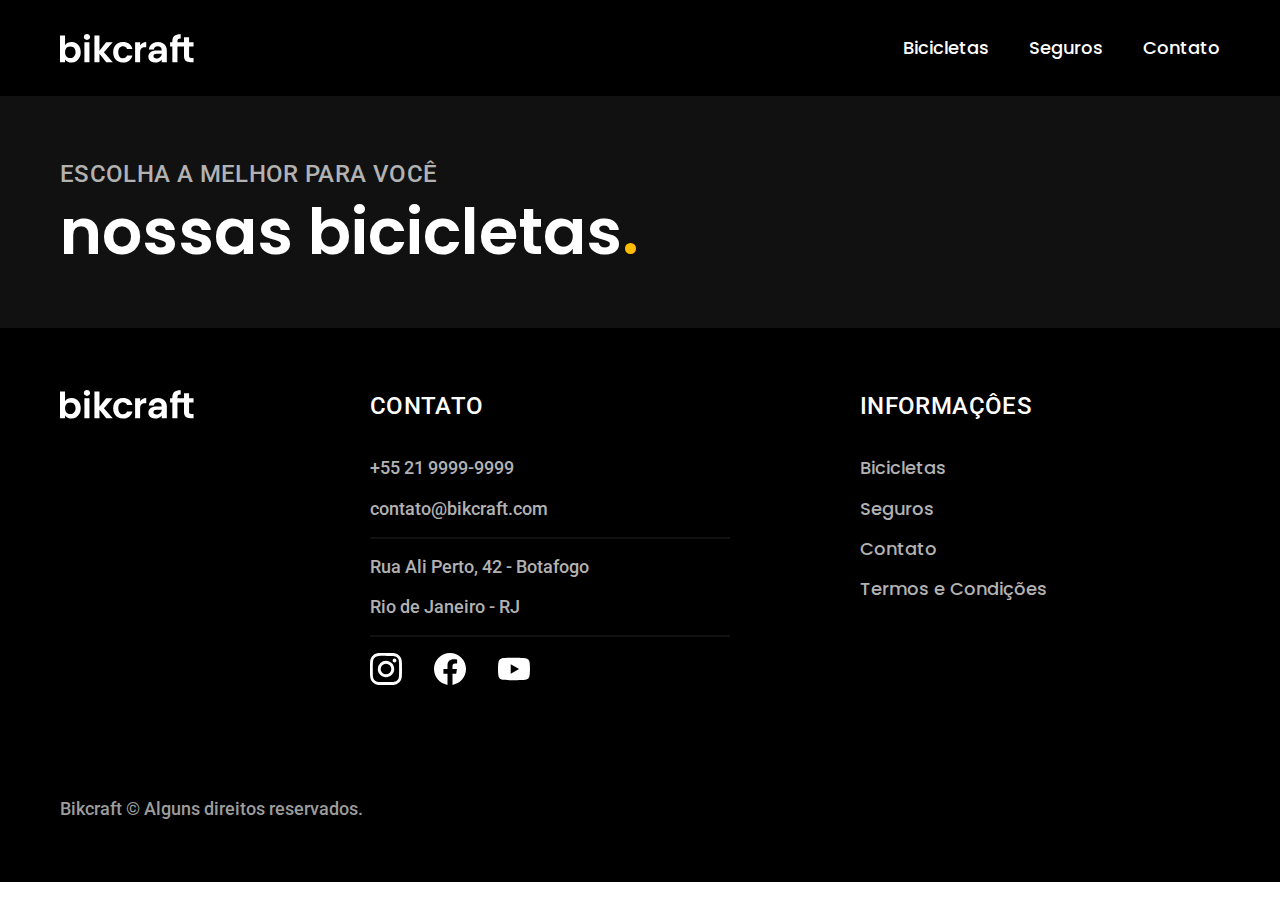
==== bicicletas.html @ f6368ed5 "atualizando 16-12-2022" ====
<!DOCTYPE html>
<html lang="pt-br">
<head>
  <meta charset="UTF-8">
  <meta name="viewport" content="width=device-width, initial-scale=1.0">
  <meta name="description" content="Bicicletas elétricas de alta precisão e qualidade,  feitas sob medida para o cliente. Explore o mundo na sua velocidade com a Bikcraft.">
  <title>Bicicletas | Bikcraft</title>  
  <link rel="stylesheet" href="./css/style.css">
  <link rel="preconnect" href="https://fonts.googleapis.com"><link rel="preconnect" href="https://fonts.gstatic.com" crossorigin><link href="https://fonts.googleapis.com/css2?family=Merriweather:ital,wght@1,900&family=Poppins:wght@400;600&family=Roboto:wght@400;500&display=swap" rel="stylesheet">
</head>
<body id="bicicletas">
    <header class="header-bg">
      <div class="header container">
        <a href="./"><img src="./img/bikcraft.svg" alt="bikcraft"></a>

        <nav aria-label="primaria" ></nav>
        <ul class="header-menu font-1-m cor-0">
          <li><a href="./bicicletas">Bicicletas</a></li>
          <li><a href="./seguros">Seguros</a></li>
          <li><a href="./contato">Contato</a></li>
        </ul>
      </div>
    </header>

    <main>
      <div class="titulo-bg">
        <div class="titulo container">
          <p class="font-2-l-b cor-5">ESCOLHA A MELHOR PARA VOCÊ</p>
          <h1 class="font-1-xxl cor-0">nossas bicicletas<span class="cor-p1">.</span></h1>
        </div>
      </div>

    </main>

    <footer class="footer-bg">
        <div class="footer container">
          <img src="./img/bikcraft.svg" alt="Bikcraft">
          <div class="footer-contato">
            <h3 class="font-2-l-b cor-0">Contato</h3>
            <ul class="font-2-m cor-5">
              <li><a href="tel:+5521999999999">+55 21 9999-9999</a></li>
              <li><a href="mailto:contato@bikcraft.com">contato@bikcraft.com</a></li>
              <li>Rua Ali Perto, 42 - Botafogo</li>
              <li>Rio de Janeiro - RJ</li>
            </ul>
            <div class="footer-redes">
              <a href="./">
                <img src="./img/redes/instagram.svg" alt="Instagram">
              </a>
              <a href="./">
                <img src="./img/redes/facebook.svg" alt="Facebook">
              </a>
              <a href="./">
                <img src="./img/redes/youtube.svg" alt="Youtube">
              </a>
            </div>
          </div>
          <div class="footer-informacoes">
            <h3 class="font-2-l-b cor-0">Informaçôes</h3>
            <nav>
              <ul class="font-1-m cor-5">
                <li><a href="./bicicletas">Bicicletas</a></li>
                <li><a href="./seguros">Seguros</a></li>
                <li><a href="./contato">Contato</a></li>
                <li><a href="./termos">Termos e Condições</a></li>
              </ul>
            </nav>
          </div>
          <p class="footer-copy font-2-m cor-6">Bikcraft © Alguns direitos reservados.</p>
        </div>
    </footer>
</body>
</html>
---- css/style.css ----
@import "./global/global.css";
@import "./utilidades/tipografia.css";
@import "./utilidades/cores.css";

@import "./global/header.css";
@import "./global/footer.css";

/* utilidades */
@import "./utilidades/componentes.css";

/* home */
@import "./home/introducao.css";
@import "./home/tecnologia.css";
@import "./home/parceiros.css";
@import "./home/depoimento.css";

/* bicicletas */
@import "./bicicletas/bicicletas-lista.css";

/* Seguros */
@import "./seguros/seguros.css";

/* termos */
@import "./termos/termos.css";
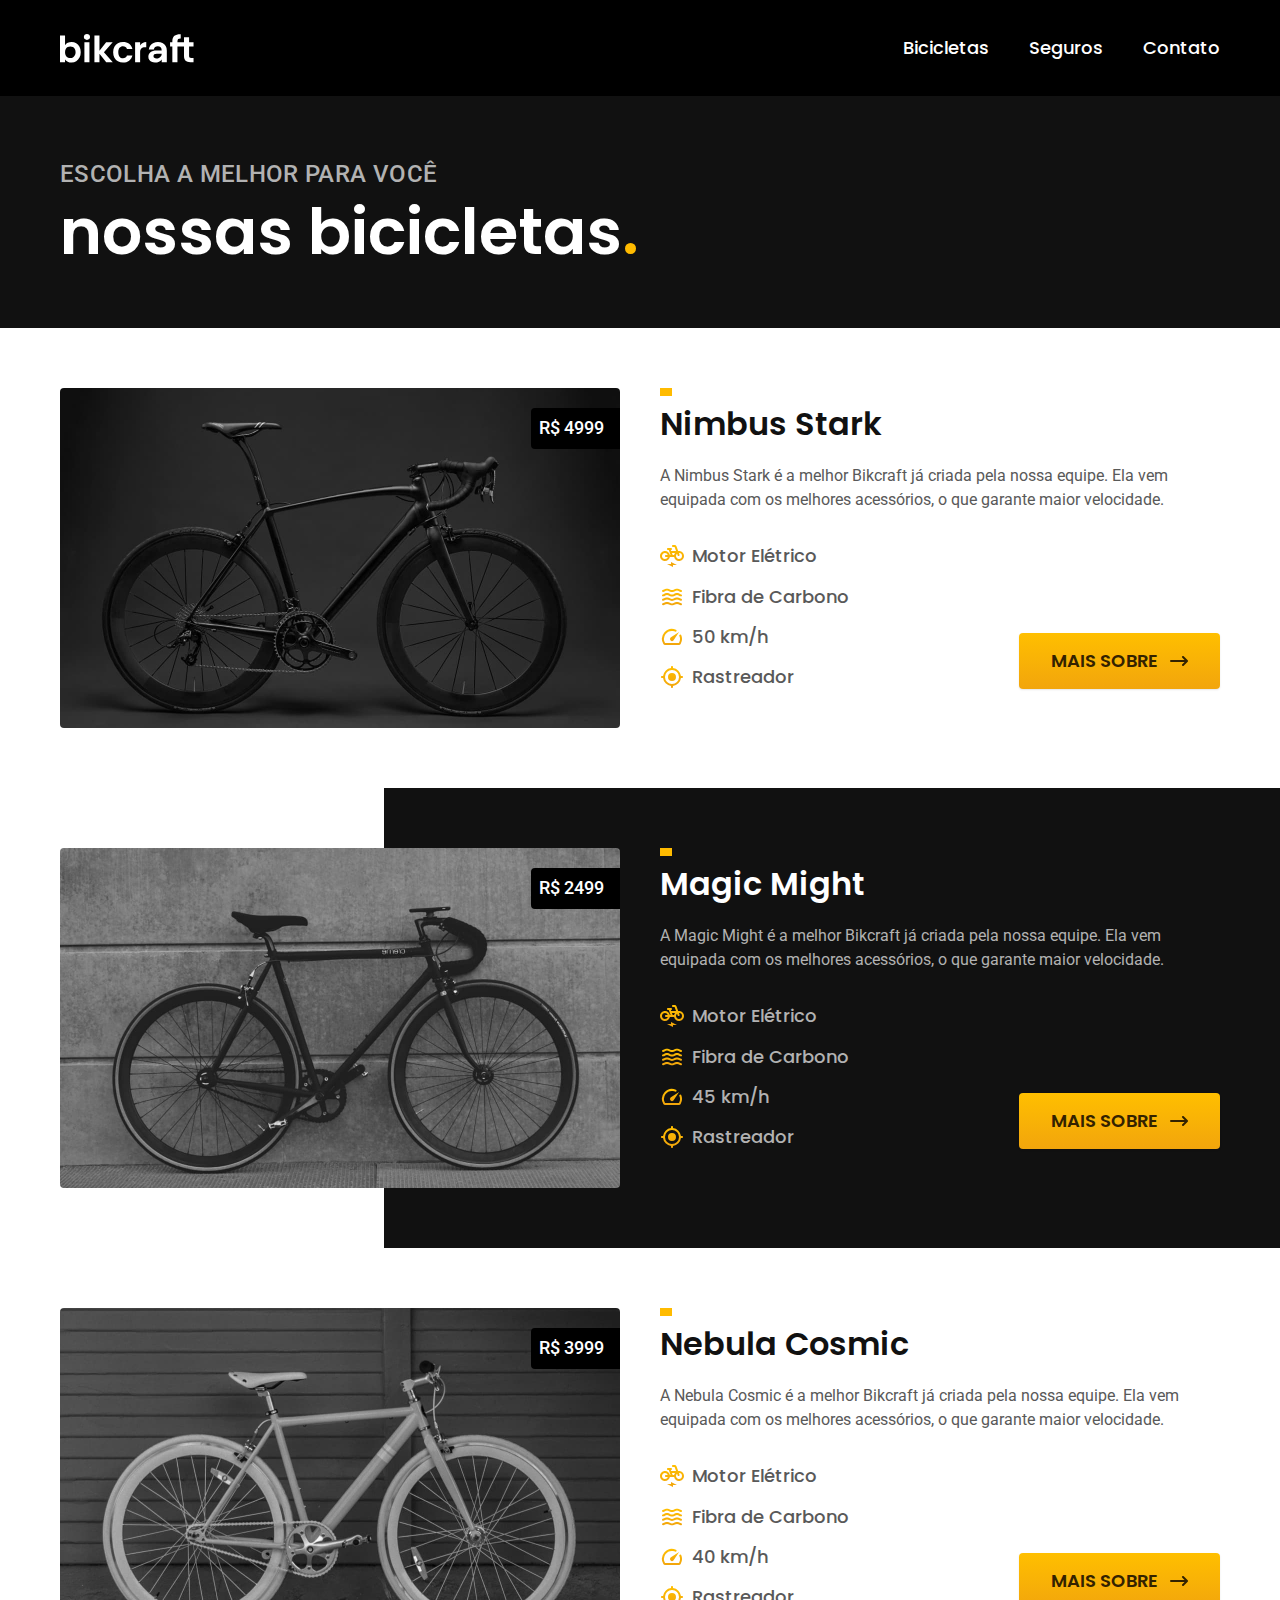
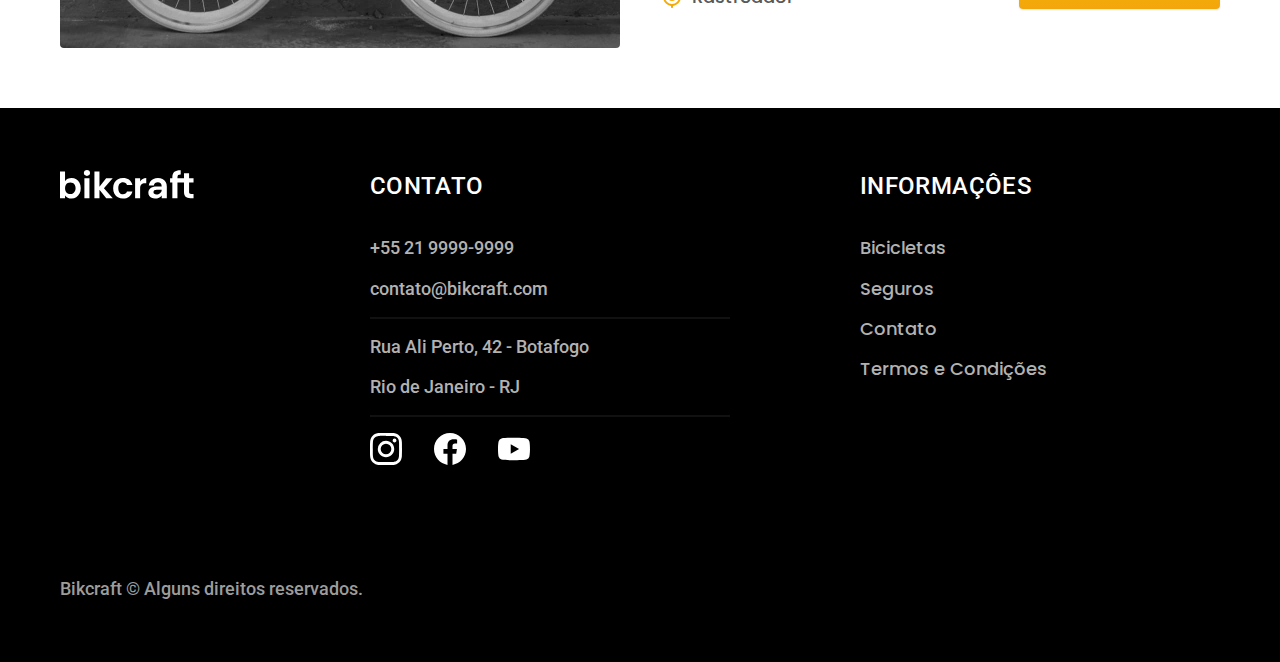
==== commit 6f437041: "pagina bicicletas" ====
--- a/bicicletas.html
+++ b/bicicletas.html
@@ -30,6 +30,61 @@
         </div>
       </div>
 
+        <div class="bicicletas container">
+          <div class="bicicletas-imagem">
+            <img src="./img/bicicletas/nimbus.jpg" alt="bicicleta preta">
+            <span class="font-2-m cor-0">R$ 4999</span>
+          </div>
+          <div class="bicicletas-conteudo">
+            <h2 class="font-1-xl">Nimbus Stark</h2>
+            <p class="font-2-s cor-8">A Nimbus Stark é a melhor Bikcraft já criada pela nossa equipe. Ela vem equipada com os melhores acessórios, o que garante maior velocidade.</p>
+            <ul class="font-1-m cor-8">
+              <li><img src="./img/icones/eletrica.svg" alt=""> Motor Elétrico</li>
+              <li><img src="./img/icones/carbono.svg" alt=""> Fibra de Carbono</li>
+              <li><img src="./img/icones/velocidade.svg" alt=""> 50 km/h</li>
+              <li><img src="./img/icones/rastreador.svg" alt=""> Rastreador</li>
+            </ul>
+            <a class="botao seta" href="./bicicletas/nimbus.html">Mais Sobre</a>
+          </div>
+        </div>
+
+      <div class="bicicletas-bg">
+        <div class="bicicletas container">
+          <div class="bicicletas-imagem">
+            <img src="./img/bicicletas/magic.jpg" alt="bicicleta preta">
+            <span class="font-2-m cor-0">R$ 2499</span>
+          </div>
+          <div class="bicicletas-conteudo">
+            <h2 class="font-1-xl cor-0">Magic Might</h2>
+            <p class="font-2-s cor-5">A Magic Might é a melhor Bikcraft já criada pela nossa equipe. Ela vem equipada com os melhores acessórios, o que garante maior velocidade.</p>
+            <ul class="font-1-m cor-5">
+              <li><img src="./img/icones/eletrica.svg" alt=""> Motor Elétrico</li>
+              <li><img src="./img/icones/carbono.svg" alt=""> Fibra de Carbono</li>
+              <li><img src="./img/icones/velocidade.svg" alt=""> 45 km/h</li>
+              <li><img src="./img/icones/rastreador.svg" alt=""> Rastreador</li>
+            </ul>
+            <a class="botao seta" href="./bicicletas/magic.html">Mais Sobre</a>
+          </div>
+        </div>
+      </div>
+
+        <div class="bicicletas container">
+          <div class="bicicletas-imagem">
+            <img src="./img/bicicletas/nebula.jpg" alt="bicicleta preta">
+            <span class="font-2-m cor-0">R$ 3999</span>
+          </div>
+          <div class="bicicletas-conteudo">
+            <h2 class="font-1-xl">Nebula Cosmic</h2>
+            <p class="font-2-s cor-8">A Nebula Cosmic é a melhor Bikcraft já criada pela nossa equipe. Ela vem equipada com os melhores acessórios, o que garante maior velocidade.</p>
+            <ul class="font-1-m cor-8">
+              <li><img src="./img/icones/eletrica.svg" alt=""> Motor Elétrico</li>
+              <li><img src="./img/icones/carbono.svg" alt=""> Fibra de Carbono</li>
+              <li><img src="./img/icones/velocidade.svg" alt=""> 40 km/h</li>
+              <li><img src="./img/icones/rastreador.svg" alt=""> Rastreador</li>
+            </ul>
+            <a class="botao seta" href="./bicicletas/nebula.html">Mais Sobre</a>
+          </div>
+        </div>
     </main>
 
     <footer class="footer-bg">
--- a/css/style.css
+++ b/css/style.css
@@ -16,6 +16,7 @@
 
 /* bicicletas */
 @import "./bicicletas/bicicletas-lista.css";
+@import "./bicicletas/bicicletas.css";
 
 /* Seguros */
 @import "./seguros/seguros.css";
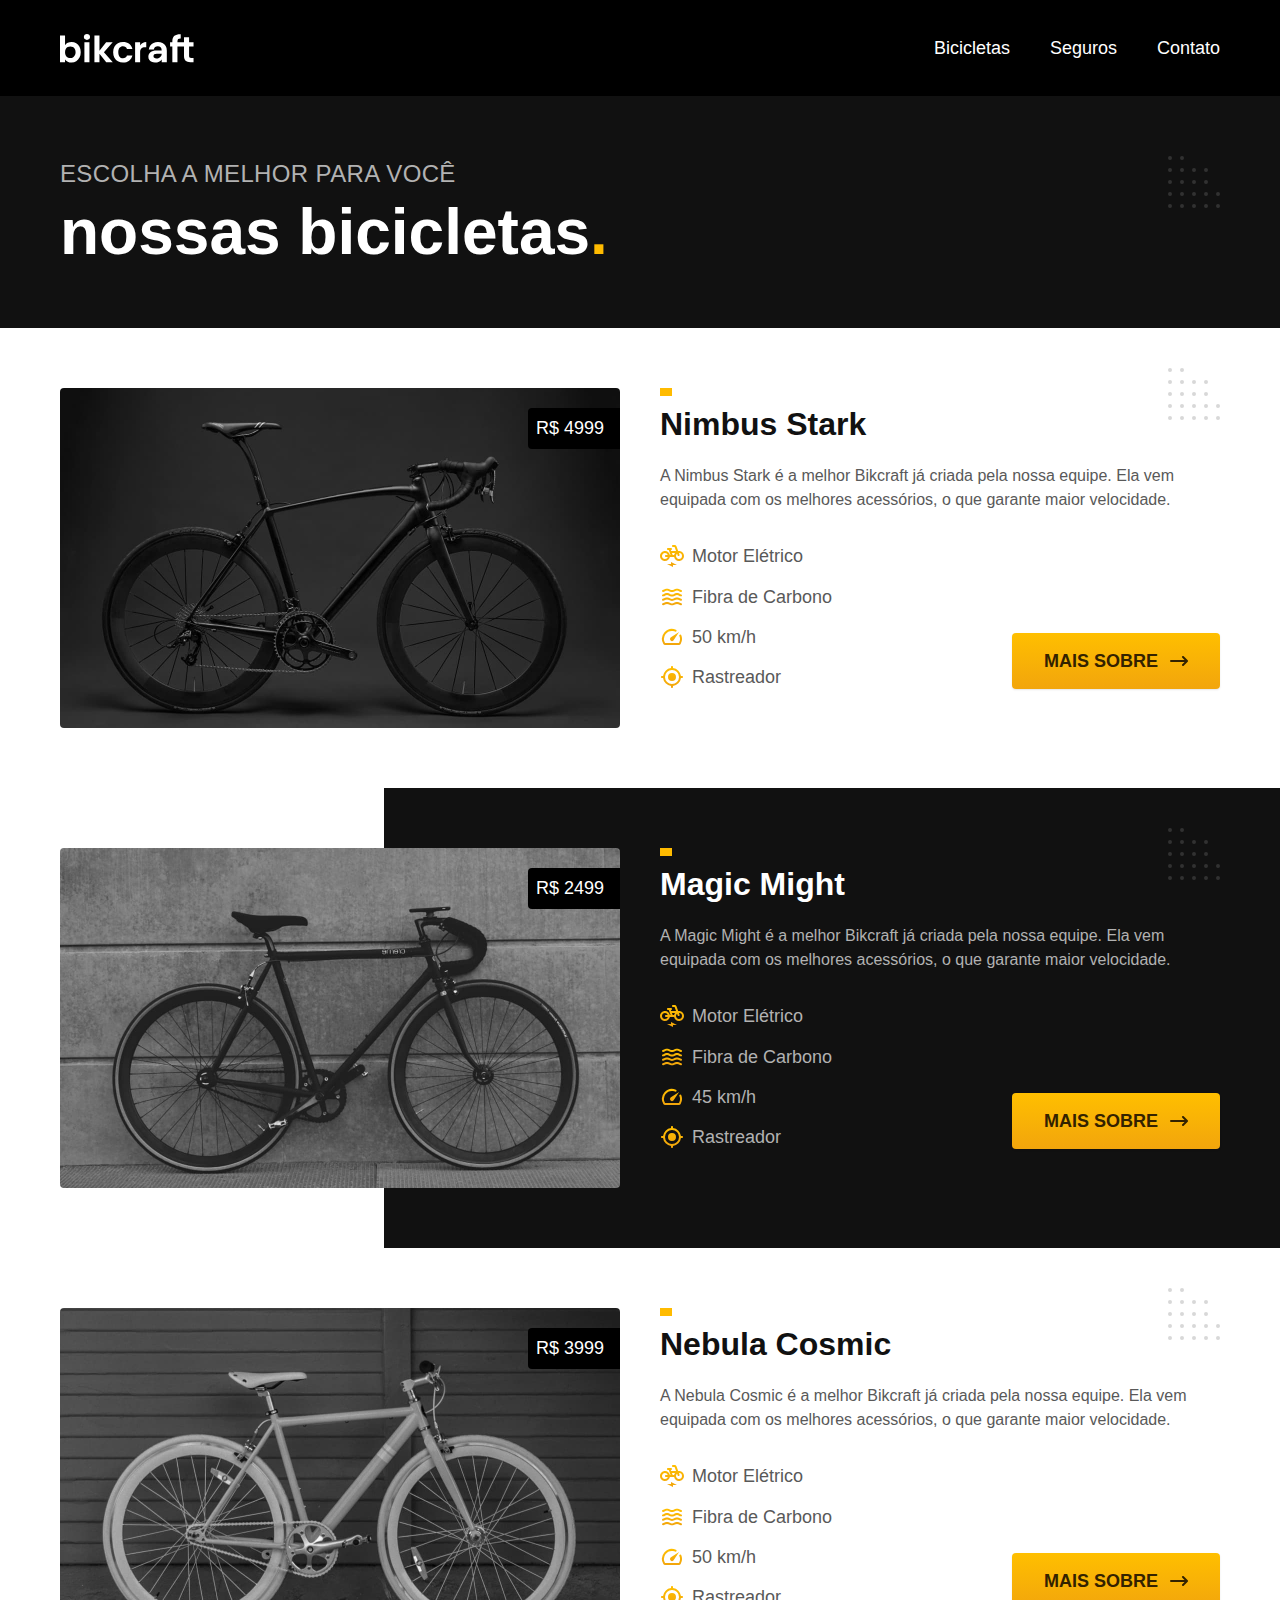
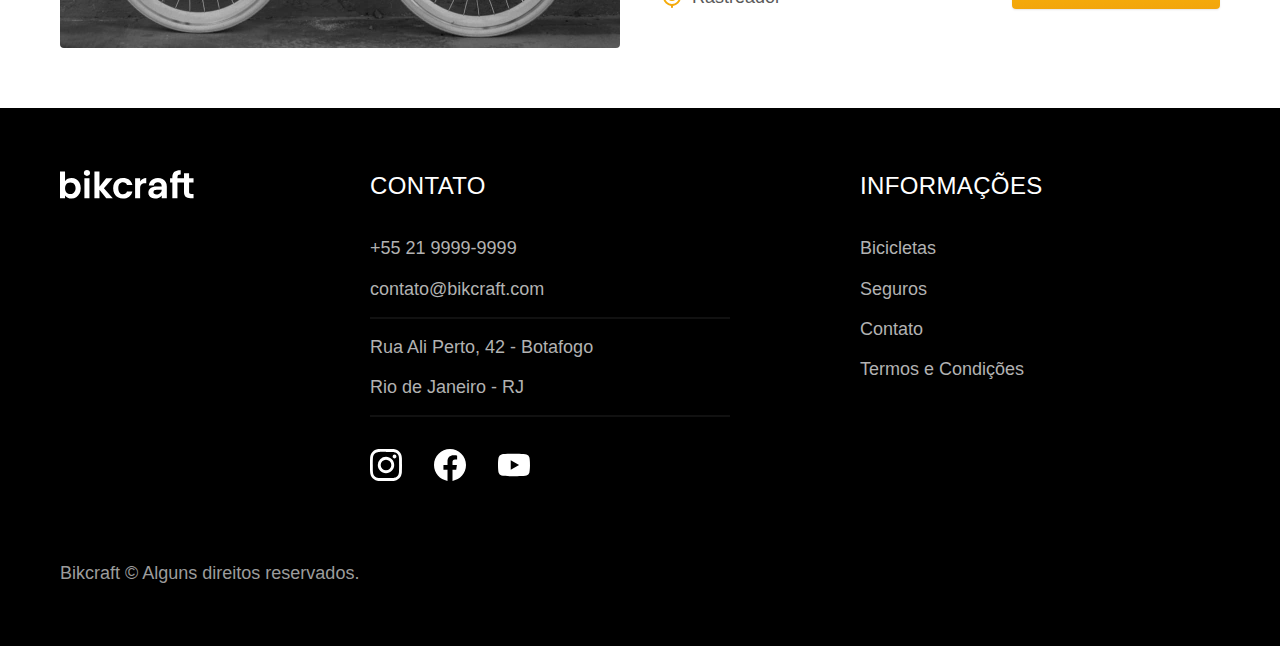
==== commit d660585d: "att" ====
--- a/bicicletas.html
+++ b/bicicletas.html
@@ -1,128 +1,173 @@
 <!DOCTYPE html>
 <html lang="pt-br">
+
 <head>
   <meta charset="UTF-8">
   <meta name="viewport" content="width=device-width, initial-scale=1.0">
-  <meta name="description" content="Bicicletas elétricas de alta precisão e qualidade,  feitas sob medida para o cliente. Explore o mundo na sua velocidade com a Bikcraft.">
-  <title>Bicicletas | Bikcraft</title>  
+
+  <title>Bicicletas | Bikcraft</title>
+  <meta name="description" content="Bicicletas">
+
+  <link rel="preload" href="./css/style.css" as="style">
   <link rel="stylesheet" href="./css/style.css">
-  <link rel="preconnect" href="https://fonts.googleapis.com"><link rel="preconnect" href="https://fonts.gstatic.com" crossorigin><link href="https://fonts.googleapis.com/css2?family=Merriweather:ital,wght@1,900&family=Poppins:wght@400;600&family=Roboto:wght@400;500&display=swap" rel="stylesheet">
 </head>
+
 <body id="bicicletas">
-    <header class="header-bg">
-      <div class="header container">
-        <a href="./"><img src="./img/bikcraft.svg" alt="bikcraft"></a>
+  <header class="header-bg">
+    <div class="header container">
+      <a href="./">
+        <img src="./img/bikcraft.svg" alt="Bikcraft">
+      </a>
 
-        <nav aria-label="primaria" ></nav>
+      <nav aria-label="primaria">
         <ul class="header-menu font-1-m cor-0">
-          <li><a href="./bicicletas">Bicicletas</a></li>
-          <li><a href="./seguros">Seguros</a></li>
-          <li><a href="./contato">Contato</a></li>
+          <li><a href="./bicicletas.html">Bicicletas</a></li>
+          <li><a href="./seguros.html">Seguros</a></li>
+          <li><a href="./contato.html">Contato</a></li>
         </ul>
+      </nav>
+    </div>
+  </header>
+
+  <main>
+    <div class="titulo-bg">
+      <div class="titulo container">
+        <p class="font-2-l-b cor-5">Escolha a melhor para você</p>
+        <h1 class="font-1-xxl cor-0">nossas bicicletas<span class="cor-p1">.</span></h1>
       </div>
-    </header>
+    </div>
 
-    <main>
-      <div class="titulo-bg">
-        <div class="titulo container">
-          <p class="font-2-l-b cor-5">ESCOLHA A MELHOR PARA VOCÊ</p>
-          <h1 class="font-1-xxl cor-0">nossas bicicletas<span class="cor-p1">.</span></h1>
+    <div class="bicicletas container">
+      <div class="bicicletas-imagem">
+        <img src="./img/bicicletas/nimbus.jpg" alt="Bicicleta preta">
+        <span class="font-2-m cor-0">R$ 4999</span>
+      </div>
+      <div class="bicicletas-conteudo">
+        <h2 class="font-1-xl">Nimbus Stark</h2>
+        <p class="font-2-s cor-8">A Nimbus Stark é a melhor Bikcraft já criada pela nossa equipe. Ela vem equipada com os melhores acessórios, o que garante maior velocidade.</p>
+        <ul class="font-1-m cor-8">
+          <li>
+            <img src="./img/icones/eletrica.svg" alt="">
+            Motor Elétrico
+          </li>
+          <li>
+            <img src="./img/icones/carbono.svg" alt="">
+            Fibra de Carbono
+          </li>
+          <li>
+            <img src="./img/icones/velocidade.svg" alt="">
+            50 km/h
+          </li>
+          <li>
+            <img src="./img/icones/rastreador.svg" alt="">
+            Rastreador
+          </li>
+        </ul>
+        <a class="botao seta" href="./bicicletas/nimbus.html">Mais Sobre</a>
+      </div>
+    </div>
+
+    <div class="bicicletas-bg">
+      <div class="bicicletas container">
+        <div class="bicicletas-imagem">
+          <img src="./img/bicicletas/magic.jpg" alt="Bicicleta preta">
+          <span class="font-2-m cor-0">R$ 2499</span>
+        </div>
+        <div class="bicicletas-conteudo">
+          <h2 class="font-1-xl cor-0">Magic Might</h2>
+          <p class="font-2-s cor-5">A Magic Might é a melhor Bikcraft já criada pela nossa equipe. Ela vem equipada com os melhores acessórios, o que garante maior velocidade.</p>
+          <ul class="font-1-m cor-5">
+            <li>
+              <img src="./img/icones/eletrica.svg" alt="">
+              Motor Elétrico
+            </li>
+            <li>
+              <img src="./img/icones/carbono.svg" alt="">
+              Fibra de Carbono
+            </li>
+            <li>
+              <img src="./img/icones/velocidade.svg" alt="">
+              45 km/h
+            </li>
+            <li>
+              <img src="./img/icones/rastreador.svg" alt="">
+              Rastreador
+            </li>
+          </ul>
+          <a class="botao seta" href="./bicicletas/magic.html">Mais Sobre</a>
         </div>
       </div>
+    </div>
 
-        <div class="bicicletas container">
-          <div class="bicicletas-imagem">
-            <img src="./img/bicicletas/nimbus.jpg" alt="bicicleta preta">
-            <span class="font-2-m cor-0">R$ 4999</span>
-          </div>
-          <div class="bicicletas-conteudo">
-            <h2 class="font-1-xl">Nimbus Stark</h2>
-            <p class="font-2-s cor-8">A Nimbus Stark é a melhor Bikcraft já criada pela nossa equipe. Ela vem equipada com os melhores acessórios, o que garante maior velocidade.</p>
-            <ul class="font-1-m cor-8">
-              <li><img src="./img/icones/eletrica.svg" alt=""> Motor Elétrico</li>
-              <li><img src="./img/icones/carbono.svg" alt=""> Fibra de Carbono</li>
-              <li><img src="./img/icones/velocidade.svg" alt=""> 50 km/h</li>
-              <li><img src="./img/icones/rastreador.svg" alt=""> Rastreador</li>
-            </ul>
-            <a class="botao seta" href="./bicicletas/nimbus.html">Mais Sobre</a>
-          </div>
-        </div>
+    <div class="bicicletas container">
+      <div class="bicicletas-imagem">
+        <img src="./img/bicicletas/nebula.jpg" alt="Bicicleta preta">
+        <span class="font-2-m cor-0">R$ 3999</span>
+      </div>
+      <div class="bicicletas-conteudo">
+        <h2 class="font-1-xl">Nebula Cosmic</h2>
+        <p class="font-2-s cor-8">A Nebula Cosmic é a melhor Bikcraft já criada pela nossa equipe. Ela vem equipada com os melhores acessórios, o que garante maior velocidade.</p>
+        <ul class="font-1-m cor-8">
+          <li>
+            <img src="./img/icones/eletrica.svg" alt="">
+            Motor Elétrico
+          </li>
+          <li>
+            <img src="./img/icones/carbono.svg" alt="">
+            Fibra de Carbono
+          </li>
+          <li>
+            <img src="./img/icones/velocidade.svg" alt="">
+            50 km/h
+          </li>
+          <li>
+            <img src="./img/icones/rastreador.svg" alt="">
+            Rastreador
+          </li>
+        </ul>
+        <a class="botao seta" href="./bicicletas/nebula.html">Mais Sobre</a>
+      </div>
+    </div>
 
-      <div class="bicicletas-bg">
-        <div class="bicicletas container">
-          <div class="bicicletas-imagem">
-            <img src="./img/bicicletas/magic.jpg" alt="bicicleta preta">
-            <span class="font-2-m cor-0">R$ 2499</span>
-          </div>
-          <div class="bicicletas-conteudo">
-            <h2 class="font-1-xl cor-0">Magic Might</h2>
-            <p class="font-2-s cor-5">A Magic Might é a melhor Bikcraft já criada pela nossa equipe. Ela vem equipada com os melhores acessórios, o que garante maior velocidade.</p>
-            <ul class="font-1-m cor-5">
-              <li><img src="./img/icones/eletrica.svg" alt=""> Motor Elétrico</li>
-              <li><img src="./img/icones/carbono.svg" alt=""> Fibra de Carbono</li>
-              <li><img src="./img/icones/velocidade.svg" alt=""> 45 km/h</li>
-              <li><img src="./img/icones/rastreador.svg" alt=""> Rastreador</li>
-            </ul>
-            <a class="botao seta" href="./bicicletas/magic.html">Mais Sobre</a>
-          </div>
+  </main>
+
+  <footer class="footer-bg">
+    <div class="footer container">
+      <img src="./img/bikcraft.svg" alt="Bikcraft">
+      <div class="footer-contato">
+        <h3 class="font-2-l-b cor-0">Contato</h3>
+        <ul class="font-2-m cor-5">
+          <li><a href="tel:+552199999999">+55 21 9999-9999</a></li>
+          <li><a href="mailto:contato@bikcraft.com">contato@bikcraft.com</a></li>
+          <li>Rua Ali Perto, 42 - Botafogo</li>
+          <li>Rio de Janeiro - RJ</li>
+        </ul>
+        <div class="footer-redes">
+          <a href="./">
+            <img src="./img/redes/instagram.svg" alt="Instagram">
+          </a>
+          <a href="./">
+            <img src="./img/redes/facebook.svg" alt="Facebook">
+          </a>
+          <a href="./">
+            <img src="./img/redes/youtube.svg" alt="Youtube">
+          </a>
         </div>
       </div>
+      <div class="footer-informacoes">
+        <h3 class="font-2-l-b cor-0">Informações</h3>
+        <nav>
+          <ul class="font-1-m cor-5">
+            <li><a href="./bicicletas.html">Bicicletas</a></li>
+            <li><a href="./seguros.html">Seguros</a></li>
+            <li><a href="./contato.html">Contato</a></li>
+            <li><a href="./termos.html">Termos e Condições</a></li>
+          </ul>
+        </nav>
+      </div>
+      <p class="footer-copy font-2-m cor-6">Bikcraft © Alguns direitos reservados.</p>
+    </div>
+  </footer>
+</body>
 
-        <div class="bicicletas container">
-          <div class="bicicletas-imagem">
-            <img src="./img/bicicletas/nebula.jpg" alt="bicicleta preta">
-            <span class="font-2-m cor-0">R$ 3999</span>
-          </div>
-          <div class="bicicletas-conteudo">
-            <h2 class="font-1-xl">Nebula Cosmic</h2>
-            <p class="font-2-s cor-8">A Nebula Cosmic é a melhor Bikcraft já criada pela nossa equipe. Ela vem equipada com os melhores acessórios, o que garante maior velocidade.</p>
-            <ul class="font-1-m cor-8">
-              <li><img src="./img/icones/eletrica.svg" alt=""> Motor Elétrico</li>
-              <li><img src="./img/icones/carbono.svg" alt=""> Fibra de Carbono</li>
-              <li><img src="./img/icones/velocidade.svg" alt=""> 40 km/h</li>
-              <li><img src="./img/icones/rastreador.svg" alt=""> Rastreador</li>
-            </ul>
-            <a class="botao seta" href="./bicicletas/nebula.html">Mais Sobre</a>
-          </div>
-        </div>
-    </main>
-
-    <footer class="footer-bg">
-        <div class="footer container">
-          <img src="./img/bikcraft.svg" alt="Bikcraft">
-          <div class="footer-contato">
-            <h3 class="font-2-l-b cor-0">Contato</h3>
-            <ul class="font-2-m cor-5">
-              <li><a href="tel:+5521999999999">+55 21 9999-9999</a></li>
-              <li><a href="mailto:contato@bikcraft.com">contato@bikcraft.com</a></li>
-              <li>Rua Ali Perto, 42 - Botafogo</li>
-              <li>Rio de Janeiro - RJ</li>
-            </ul>
-            <div class="footer-redes">
-              <a href="./">
-                <img src="./img/redes/instagram.svg" alt="Instagram">
-              </a>
-              <a href="./">
-                <img src="./img/redes/facebook.svg" alt="Facebook">
-              </a>
-              <a href="./">
-                <img src="./img/redes/youtube.svg" alt="Youtube">
-              </a>
-            </div>
-          </div>
-          <div class="footer-informacoes">
-            <h3 class="font-2-l-b cor-0">Informaçôes</h3>
-            <nav>
-              <ul class="font-1-m cor-5">
-                <li><a href="./bicicletas">Bicicletas</a></li>
-                <li><a href="./seguros">Seguros</a></li>
-                <li><a href="./contato">Contato</a></li>
-                <li><a href="./termos">Termos e Condições</a></li>
-              </ul>
-            </nav>
-          </div>
-          <p class="footer-copy font-2-m cor-6">Bikcraft © Alguns direitos reservados.</p>
-        </div>
-    </footer>
-</body>
 </html>--- a/css/style.css
+++ b/css/style.css
@@ -5,21 +5,35 @@
 @import "./global/header.css";
 @import "./global/footer.css";
 
-/* utilidades */
+/* Utilidades */
 @import "./utilidades/componentes.css";
+@import "./utilidades/formulario.css";
 
-/* home */
+/* Home */
 @import "./home/introducao.css";
 @import "./home/tecnologia.css";
 @import "./home/parceiros.css";
 @import "./home/depoimento.css";
 
-/* bicicletas */
+/* Bicicletas */
 @import "./bicicletas/bicicletas-lista.css";
 @import "./bicicletas/bicicletas.css";
 
+/* Bicicleta */
+@import "./bicicleta/bicicleta.css";
+@import "./bicicleta/seguro.css";
+
 /* Seguros */
 @import "./seguros/seguros.css";
+@import "./seguros/vantagens.css";
+@import "./seguros/perguntas.css";
 
-/* termos */
-@import "./termos/termos.css";+/* Contato */
+@import "./contato/contato.css";
+@import "./contato/lojas.css";
+
+/* Contato */
+@import "./orcamento/orcamento.css";
+
+/* Termos */
+@import "./termos/termos.css";
--- a/css/style.css
+++ b/css/style.css
@@ -5,21 +5,35 @@
 @import "./global/header.css";
 @import "./global/footer.css";
 
-/* utilidades */
+/* Utilidades */
 @import "./utilidades/componentes.css";
+@import "./utilidades/formulario.css";
 
-/* home */
+/* Home */
 @import "./home/introducao.css";
 @import "./home/tecnologia.css";
 @import "./home/parceiros.css";
 @import "./home/depoimento.css";
 
-/* bicicletas */
+/* Bicicletas */
 @import "./bicicletas/bicicletas-lista.css";
 @import "./bicicletas/bicicletas.css";
 
+/* Bicicleta */
+@import "./bicicleta/bicicleta.css";
+@import "./bicicleta/seguro.css";
+
 /* Seguros */
 @import "./seguros/seguros.css";
+@import "./seguros/vantagens.css";
+@import "./seguros/perguntas.css";
 
-/* termos */
-@import "./termos/termos.css";+/* Contato */
+@import "./contato/contato.css";
+@import "./contato/lojas.css";
+
+/* Contato */
+@import "./orcamento/orcamento.css";
+
+/* Termos */
+@import "./termos/termos.css";
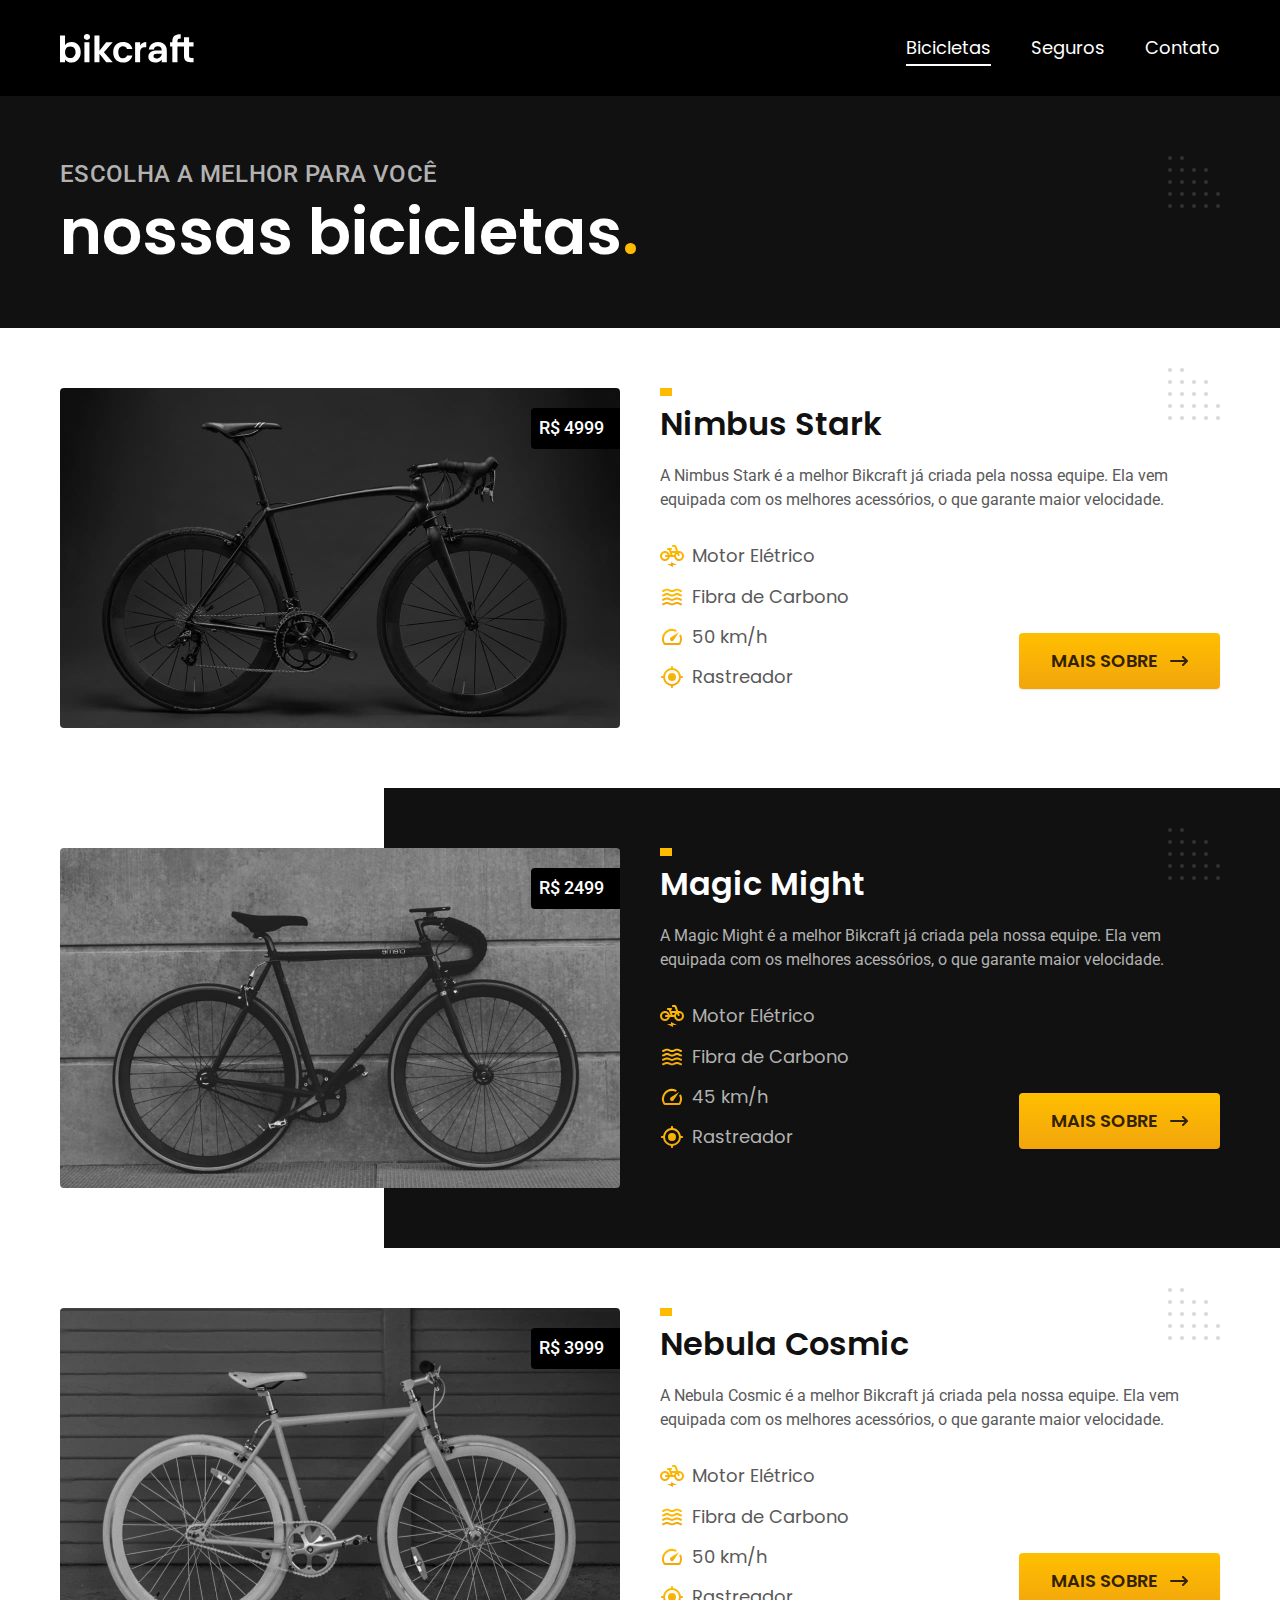
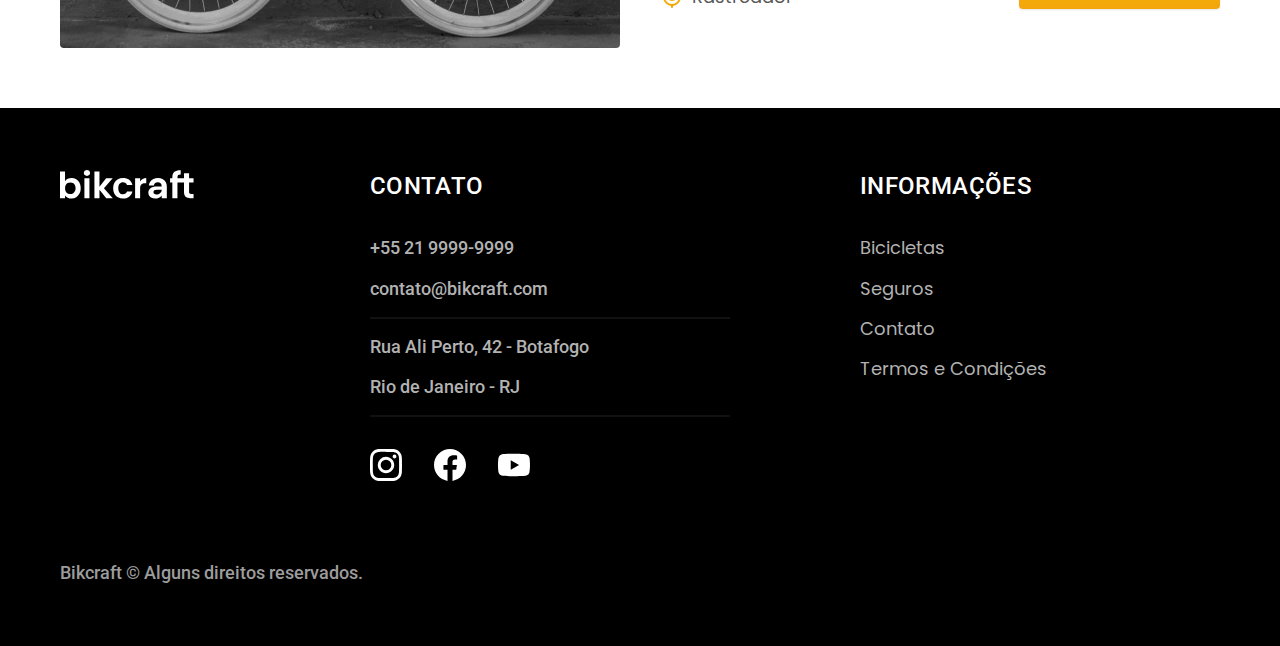
==== commit aad54069: "bikcraft at" ====
--- a/bicicletas.html
+++ b/bicicletas.html
@@ -8,8 +8,14 @@
   <title>Bicicletas | Bikcraft</title>
   <meta name="description" content="Bicicletas">
 
-  <link rel="preload" href="./css/style.css" as="style">
-  <link rel="stylesheet" href="./css/style.css">
+  <link rel="icon" href="./favicon.svg" type="image/svg+xml">
+  <link rel="preload" href="./css/style.min.css" as="style">
+  <link rel="stylesheet" href="./css/style.min.css">
+  <script>document.documentElement.classList.add('js');</script>
+
+  <link rel="preconnect" href="https://fonts.googleapis.com">
+  <link rel="preconnect" href="https://fonts.gstatic.com" crossorigin>
+  <link href="https://fonts.googleapis.com/css2?family=Merriweather:ital,wght@1,900&family=Poppins:wght@400;600&family=Roboto:wght@400;500&display=swap" rel="stylesheet">
 </head>
 
 <body id="bicicletas">
@@ -168,6 +174,7 @@
       <p class="footer-copy font-2-m cor-6">Bikcraft © Alguns direitos reservados.</p>
     </div>
   </footer>
+  <script src="./js/script.js"></script>
 </body>
 
 </html>--- a/css/style.min.css
+++ b/css/style.min.css
@@ -0,0 +1 @@
+body{margin:0;font-family:Arial,Helvetica,sans-serif;color:#111}blockquote,dd,h1,h2,h3,h4,p,ul{margin:0}ul{padding:0;list-style:none}a{text-decoration:none;color:inherit}img{max-width:100%;height:auto;display:block}img[src$=".jpg"]{border-radius:4px}.font-1-xs{font:400 0.75rem/1.35 Poppins,sans-serif}.font-2-xs{font:400 0.875rem/1.43 Roboto,sans-serif}.font-1-s{font:400 1rem/1.5 Poppins,sans-serif}.font-2-s{font:400 1rem/1.5 Roboto,sans-serif}.font-1-m,.font-1-m-b{font:400 1.125rem/1.35 Poppins,sans-serif}.font-1-m-b{font-weight:600}.font-2-m{font:500 1.125rem/1.35 Roboto,sans-serif}.font-1-l{font:400 1.5rem/1.5 Poppins,sans-serif}.font-2-l,.font-2-l-b{font:400 1.5rem/1.5 Roboto,sans-serif}.font-2-l-b{font-weight:500;letter-spacing:.015em;text-transform:uppercase}.font-1-xl{font:600 2rem/1.25 Poppins,sans-serif}.font-2-xl{font:500 2rem/1.25 Roboto,sans-serif}.font-1-xxl{font:600 4rem/1.125 Poppins,sans-serif}@media (max-width:1200px){.font-1-xxl{font-size:3rem}.font-2-l,.font-2-l-b{font-size:1.125rem}}@media (max-width:800px){.font-1-xxl{font-size:2rem}.font-1-xl,.font-2-xl{font-size:1.5rem}}:root{--cor-0:#ffffff;--cor-1:#f7f7f7;--cor-2:#ededed;--cor-3:#dedede;--cor-4:#cccccc;--cor-5:#b2b2b2;--cor-6:#9c9c9c;--cor-7:#717171;--cor-8:#595959;--cor-9:#404040;--cor-10:#2e2e2e;--cor-11:#111111;--cor-12:#000000;--cor-p1:#ffbb00;--cor-p2:#e4a30b;--cor-p3:#a66f00;--cor-p4:#664400;--cor-p5:#332200}.cor-0{color:var(--cor-0)}.cor-1{color:var(--cor-1)}.cor-2{color:var(--cor-2)}.cor-3{color:var(--cor-3)}.cor-4{color:var(--cor-4)}.cor-5{color:var(--cor-5)}.cor-6{color:var(--cor-6)}.cor-7{color:var(--cor-7)}.cor-8{color:var(--cor-8)}.cor-9{color:var(--cor-9)}.cor-10{color:var(--cor-10)}.cor-11{color:var(--cor-11)}.cor-12{color:var(--cor-12)}.cor-p1{color:var(--cor-p1)}.cor-p2{color:var(--cor-p2)}.cor-p3{color:var(--cor-p3)}.cor-p4{color:var(--cor-p4)}.cor-p5{color:var(--cor-p5)}.js .fadeInDown{transform:translate3d(0,-20px,0)}.js .fadeInUp{transform:translate3d(0,20px,0)}.js .fadeInRight{transform:translate3d(20px,0,0)}.js .fadeInLeft{transform:translate3d(-20px,0,0)}.js [data-anime]{opacity:0}.js .anime{opacity:1;transform:none;transition:transform .8s,opacity .8s}.header-bg{background-color:var(--cor-12)}.header{display:flex;flex-wrap:wrap;gap:20px;justify-content:space-between;align-items:center;padding-top:20px;padding-bottom:20px}.header-menu{display:flex;flex-wrap:wrap;gap:40px}.header-menu a{display:inline-block;padding:16px 0;position:relative}.header-menu a:after{content:"";display:block;height:2px;width:0;background:var(--cor-0);margin-top:4px;transition:.3s;position:absolute}.header-menu a.ativo::after,.header-menu a:hover::after{width:100%}@media (max-width:800px){.header-menu{gap:20px}.header-menu a{background:var(--cor-11);padding:12px 16px;border-radius:4px}.header-menu a:hover{background-color:var(--cor-10)}.header a:after{display:none}}@media (max-width:600px){.header-menu{gap:12px}.header-menu a{padding:8px 12px;font-size:14px}}.footer-bg{background-color:var(--cor-12)}.footer{display:grid;grid-template-columns:3fr 5fr 4fr;gap:40px;padding-top:60px;padding-bottom:60px}.footer h3{margin-bottom:32px}.footer-contato ul{margin-bottom:32px}.footer-contato li:nth-child(even):after{content:"";display:block;max-width:360px;height:2px;background:var(--cor-11);margin-top:16px}.footer li{margin-bottom:16px}.footer-redes{display:flex;gap:32px}.footer a:hover{color:var(--cor-0)}.footer-copy{grid-column:1/-1;margin-top:40px}@media (max-width:800px){.footer>img{display:none}.footer{grid-template-columns:1fr 1fr}}@media (max-width:600px){.footer{grid-template-columns:1fr;gap:60px}.footer-copy{margin-top:0}}.container{box-sizing:border-box;max-width:1200px;padding-left:20px;padding-right:20px;margin-left:auto;margin-right:auto}.botao{display:inline-block;padding:16px 32px;background:linear-gradient(#ffbf00,#f2a50c);border-radius:4px;box-shadow:0 1px 2px rgba(0,0,0,.1);text-transform:uppercase;color:var(--cor-p5);font:600 1.125rem/1.35 Poppins,sans-serif;max-width:max-content;border:none;cursor:pointer}.botao:hover{background:linear-gradient(#ffb60d,#e59317)}.botao.secundario{background:var(--cor-10);color:var(--cor-2)}.botao.secundario:hover{background:var(--cor-9)}.botao.seta{display:flex;align-items:center}.botao.seta::after{content:"";display:inline-block;width:18px;height:10px;margin-left:12px;background:url("../img/icones/seta.svg");transition:transform .2s}.botao.seta:hover::after{transform:translateX(4px)}@media (max-width:600px){.botao{padding:12px 16px;font-size:1rem}}.link{display:inline-block;color:var(--cor-p1);font:500 1.5rem/1.5 Poppins,sans-serif;text-transform:uppercase}.link::after{content:"";display:block;width:100%;height:4px;background-color:currentColor}.link:hover{color:var(--cor-0)}.titulo-bg{padding-top:60px;padding-bottom:60px;background-color:var(--cor-11)}.titulo{background:url("../img/dec/top-right.svg") no-repeat top right 20px}.titulo p{margin-bottom:4px}@media (max-width:800px){.titulo-bg{padding-top:40px;padding-bottom:40px}.titulo p{font-size:1rem;text-transform:lowercase;font-weight:400}}.form{display:grid;grid-template-columns:1fr 1fr;gap:20px}.form label{display:block;font:400 1rem/1.5 Poppins,sans-serif;margin-bottom:4px}.form .col-2{grid-column:span 2}.form input[type=email],.form input[type=text],.form textarea{font:400 1rem/1.5 Roboto,sans-serif;background:var(--cor-1);border:1px solid var(--cor-2);padding:12px;border-radius:4px;width:100%;box-sizing:border-box}.form input[type=email]:focus,.form input[type=text]:focus,.form textarea:focus{outline:0;border-color:var(--cor-p1);background:var(--cor-0);box-shadow:0 0 0 2px #fea}@media (max-width:600px){.form{grid-template-columns:1fr}.form .col-2{grid-column:1}}.introducao-bg{background:var(--cor-12) url("../img/dec/bottom-left.svg") no-repeat bottom 160px left 20px;box-shadow:inset 0 -120px var(--cor-0)}.introducao{display:grid;grid-template-columns:1fr 1fr;gap:0 40px}.introducao-conteudo{align-self:end;padding-bottom:200px}.introducao img{width:100%;height:100%;object-fit:cover;border-radius:4px}.introducao h1{margin-bottom:32px}.introducao p{margin-bottom:20px}@media (max-width:800px){.introducao-bg{background:var(--cor-11);padding-top:40px;box-shadow:inset 0 -60px #fff}.introducao{grid-template-columns:1fr;gap:32px}.introducao-conteudo{padding-bottom:0}.introducao h1{margin-bottom:16px}.introducao img{height:300px;width:100%}}.tecnologia-bg{background-color:var(--cor-11);box-shadow:inset 0 80px var(--cor-0),inset 0 -80px var(--cor-0)}.tecnologia{display:grid;grid-template-columns:1fr 1fr;gap:40px}.tecnologia-imagem img{width:100%;height:100%;object-fit:cover;object-position:left}.tecnologia-conteudo{padding-top:160px;padding-bottom:160px}.tecnologia-conteudo>span{display:block;margin-bottom:20px}.tecnologia-conteudo h2{margin-bottom:32px}.tecnologia-conteudo>p{margin-bottom:20px}.tecnologia a{margin-bottom:80px}.tecnologia-vantagens{display:flex;gap:40px}.tecnologia-vantagens h3{margin-bottom:8px;width:max-content}.tecnologia-vantagens img{width:24px;margin-bottom:8px}@media (max-width:800px){.tecnologia-bg{box-shadow:initial}.tecnologia{grid-template-columns:1fr}.tecnologia-conteudo{padding-top:60px;padding-bottom:60px}.tecnologia-imagem{display:none}.tecnologia a{margin-bottom:60px}}@media (max-width:600px){.tecnologia-vantagens{flex-direction:column}}.parceiros{padding-top:60px;padding-bottom:120px}.parceiros h2{margin-bottom:60px}.parceiros ul{padding:0 20px;max-width:1400px;display:grid;grid-template-columns:repeat(4,1fr);margin:0 auto}.parceiros li{display:flex;padding:32px;border-left:2px solid var(--cor-2)}.parceiros img{margin:auto}.parceiros li:first-child,.parceiros li:nth-child(5){border-left:none}.parceiros li:nth-child(n+5){border-top:2px solid var(--cor-2)}@media (max-width:800px){.parceiros{padding-bottom:60px}.parceiros h2{margin-bottom:20px}.parceiros ul{grid-template-columns:repeat(2,1fr)}.parceiros li:nth-child(n+3){border-top:2px solid var(--cor-2)}.parceiros li:nth-child(odd){border-left:none}}.depoimento{display:grid;grid-template-columns:1fr 1fr;background-color:var(--cor-p1);overflow:hidden}.depoimento img{width:100%;height:100%;object-fit:cover;border-radius:0}.depoimento-conteudo{padding:40px 40px 80px 80px;align-self:end;background:url("../img/dec/bottom-right-p.svg") no-repeat bottom 40px right 40px}.depoimento-conteudo p{max-width:32ch;font-family:Merriweather,serif;font-style:italic;font-weight:900;margin-bottom:32px;position:relative}.depoimento p::after,.depoimento p::before{font-size:5rem;color:var(--cor-p2);position:absolute}.depoimento p::before{content:"“";left:-50px;top:-20px}.depoimento p::after{content:"”"}@media (min-width:1200px){.depoimento img{max-height:520px}}@media (max-width:800px){.depoimento{grid-template-columns:1fr;text-align:center}.depoimento img{max-height:200px}.depoimento-conteudo{padding:40px 20px;margin:auto}}.bicicletas-lista{padding-top:60px;padding-bottom:120px}.bicicletas-lista h2{margin-bottom:40px}.bicicletas-lista ul{display:flex;gap:40px;padding:0 20px 20px 20px;max-width:1400px;margin-left:auto;margin-right:auto;overflow-x:auto}#bicicleta .bicicletas-lista ul{padding:0 0 20px 0}.bicicletas-lista li{flex:1;min-width:280px}.bicicletas-lista a{display:block}.bicicletas-lista img{margin-bottom:16px}.bicicletas-lista h3{margin-bottom:8px;display:flex;align-items:center}.bicicletas-lista h3::before{content:"";display:inline-block;height:8px;width:12px;margin-right:8px;background-color:var(--cor-p1);transition:width .2s}.bicicletas-lista a:hover h3::before{width:24px}.bicicletas-lista li span{padding-left:20px}@media (max-width:800px){.bicicletas-lista{padding-bottom:60px}.bicicletas-lista ul{gap:20px}}.bicicletas-bg{background:linear-gradient(to right,var(--cor-0) 30%,var(--cor-11) 0)}.bicicletas{display:grid;grid-template-columns:1fr 1fr;gap:40px;padding-top:60px;padding-bottom:60px;background:url("../img/dec/top-right.svg") no-repeat top 40px right 20px}.bicicletas-imagem{display:grid}.bicicletas-imagem img{grid-area:1/1}.bicicletas-imagem span{grid-area:1/1;place-self:start end;margin-top:20px;background:var(--cor-12);display:inline-block;padding:8px 16px 8px 8px;border-radius:4px 0 0 4px}.bicicletas-conteudo{display:grid;grid-template-columns:1fr auto;align-content:start}.bicicletas h2,.bicicletas p{grid-column:1/-1}.bicicletas h2{margin-bottom:20px}.bicicletas h2::before{content:"";display:block;width:12px;height:8px;background-color:var(--cor-p1);margin-bottom:8px}.bicicletas p{margin-bottom:32px}.bicicletas a{place-self:end}.bicicletas li{display:flex;align-items:center}.bicicletas ul{display:grid;gap:16px}.bicicletas-conteudo img{width:24px;margin-right:8px}@media (max-width:800px){.bicicletas-bg{background:var(--cor-11)}.bicicletas{grid-template-columns:1fr;gap:20px;padding-top:40px;padding-bottom:40px}}@media (max-width:600px){.bicicletas-conteudo{grid-template-columns:1fr}.bicicletas ul{font-size:1rem;grid-template-columns:1fr 1fr;margin-bottom:32px}.bicicletas a{place-self:start}}.bicicleta{display:grid;grid-template-columns:1fr 1fr;align-items:start;gap:40px;padding-top:60px;padding-bottom:60px}#bicicleta .titulo p{text-transform:uppercase}.bicicleta-imagens{display:flex;flex-wrap:wrap;gap:20px}.bicicleta-imagens img{flex:1;min-width:200px}.bicicleta-imagens img:first-child{min-width:100%}.bicicleta-conteudo>p{margin-bottom:32px}.bicicleta-comprar{display:grid;grid-template-columns:max-content auto;align-items:center;justify-items:start;gap:8px 12px;margin-bottom:40px}.bicicleta-comprar a{grid-row:span 2}.bicicleta-comprar span{display:flex;align-items:center;background-color:var(--cor-12);gap:8px;padding:4px 8px;border-radius:4px}.bicicleta-conteudo h2{text-transform:uppercase;letter-spacing:.015em;margin-bottom:12px}.bicicleta-ficha,.bicicleta-informacoes{padding:32px;background-color:var(--cor-12);border-radius:4px}.bicicleta-informacoes{margin-bottom:40px;display:grid;grid-template-columns:1fr 1fr;gap:32px}.bicicleta-informacoes img{width:24px;margin-bottom:8px}.bicicleta-informacoes h3{margin-bottom:8px}.bicicleta-ficha li{padding:4px 0;display:flex;justify-content:space-between;border-bottom:1px solid var(--cor-11)}.bicicleta-ficha li:last-child{border-bottom:none}.bicicleta-ficha span{color:var(--cor-6)}@media (max-width:800px){.bicicleta{grid-template-columns:1fr;padding-top:40px;padding-bottom:40px}.bicicleta-imagens{grid-row:2}}@media (max-width:400px){.bicicleta-informacoes{grid-template-columns:1fr}.bicicleta-comprar{grid-template-columns:1fr}}.seguro-bg{background-color:var(--cor-11);box-shadow:inset 0 120px var(--cor-0),inset 0 -120px var(--cor-12)}.seguro{display:grid;grid-template-columns:1fr 1fr;gap:40px}.seguro-imagem img{width:100%;height:100%;object-fit:cover}.seguro-conteudo{padding-top:180px;padding-bottom:180px}.seguro h2{margin-bottom:32px}.seguro p{margin-bottom:20px}@media (max-width:800px){.seguro-bg{box-shadow:inset 0 -60px var(--cor-12)}.seguro{grid-template-columns:1fr}.seguro-conteudo{grid-row:1;padding-top:40px;padding-bottom:0}}.seguros-bg{background:var(--cor-11)}.seguros{padding-top:60px;padding-bottom:60px;display:grid;grid-template-columns:1fr 1fr;gap:40px;align-items:center}#seguros .seguros{padding-top:0}.seguros h2{grid-column:1/-1}.seguros-item{background-color:var(--cor-12);padding:32px 32px 32px 60px;display:grid;grid-template-columns:1fr auto;border-radius:4px}.seguros-item h3{margin-bottom:40px}.seguros-item span{grid-column:2;display:block;text-align:right}.seguros-item ul{grid-column:1/-1;margin-bottom:32px}.seguros-item li{display:flex;align-items:center;position:relative}.seguros-item li+li{margin-top:20px}.seguros-item li::before{content:"";display:inline-block;width:13px;height:9px;background-image:url("../img/icones/lista.svg");position:absolute;left:-21px}.seguros-item a{grid-column:1/-1}@media (max-width:800px){.seguros{grid-template-columns:1fr}}.vantagens-bg{background-color:var(--cor-12)}.vantagens{padding-top:120px;padding-bottom:120px}.vantagens h2{margin-bottom:60px}.vantagens ul{display:grid;grid-template-columns:repeat(auto-fit,minmax(280px,max-content));gap:40px 80px}.vantagens h3,.vantagens img{margin-bottom:8px}@media (max-width:800px){.vantagens{padding-top:60px;padding-bottom:60px}.vantagens h2{margin-bottom:40px}.vantagens ul{gap:20px}}.perguntas{padding-top:120px;padding-bottom:120px}.perguntas h2{margin-bottom:60px}.perguntas dl>div{padding:20px;border-radius:4px}.perguntas dl>div:nth-child(odd){background-color:var(--cor-1)}.perguntas button{display:grid;grid-template-columns:auto 1fr auto;align-items:center;gap:8px;cursor:pointer;border:none;background:0 0;width:100%;text-align:left}.perguntas button::before{content:"";display:inline-block;width:12px;height:8px;background-color:var(--cor-p1)}.perguntas button::after{content:"";display:inline-block;width:14px;height:6px;background:url("../img/icones/seta-abrir.svg");transition:.3s}.perguntas button:hover::after,.perguntas button[aria-expanded=true]::after{transform:rotate(180deg)}.js .perguntas dd{display:none}.js .perguntas dd.ativa{display:block}.perguntas dd{padding-left:20px;padding-top:16px;max-width:80ch}@media (max-width:800px){.perguntas{padding-top:60px;padding-bottom:60px}.perguntas h2{margin-bottom:40px}}#contato{background:linear-gradient(var(--cor-11) 600px,var(--cor-1) 0)}.contato{display:grid;grid-template-columns:5fr 7fr}.contato-dados,.contato-formulario{padding:60px;box-shadow:0 1px 2px rgba(0,0,0,.1)}.contato-dados{border-radius:5px 0 0 5px;background:var(--cor-12) url("../img/dec/bottom-left.svg") no-repeat bottom 20px left 20px}.contato-formulario{border-radius:0 5px 5px 0;background:var(--cor-0) url("../img/dec/bottom-right.svg") no-repeat bottom 20px right 20px}.contato-dados h2{margin-bottom:60px}.contato-endereco{margin-bottom:32px;padding-left:28px;background:url("../img/icones/local.svg") no-repeat 0 2px}.contato-endereco p{margin-bottom:8px}.contato-meios a{display:block;max-width:max-content;margin-bottom:8px;padding-left:28px}.contato-meios a:hover{color:var(--cor-0)}.contato-meios a:first-child{background:url("../img/icones/email.svg") no-repeat 0 2px}.contato-meios a:nth-child(2){margin-bottom:32px}.contato-meios a:nth-child(3){background:url("../img/icones/telefone.svg") no-repeat 0 2px;margin-bottom:60px}.contato-redes{display:flex;gap:32px;padding-left:28px}@media (max-width:800px){.contato{grid-template-columns:1fr}.contato-dados,.contato-formulario{padding:20px}.contato-dados{border-radius:5px 5px 0 0;background:var(--cor-12)}.contato-formulario{border-radius:0 0 5px 5px}.contato-dados h2,.contato-meios a:nth-child(3){margin-bottom:32px}.contato-redes{margin-bottom:12px}}.lojas{display:grid;grid-template-columns:1fr 1fr;gap:0 40px;padding-top:120px;padding-bottom:120px}.lojas h2{grid-column:1/-1;margin-bottom:60px}.lojas img{border-radius:4px 4px 0 0}.lojas-item{border-radius:4px;background:var(--cor-0);box-shadow:0 1px 2px rgba(0,0,0,.1)}.lojas-conteudo{display:grid;grid-template-columns:1fr 1fr;gap:32px 16px;padding:32px}.lojas-conteudo h3,.lojas-tempo{grid-column:1/-1}.lojas-dados{display:grid;gap:8px;border-left:2px solid var(--cor-2);padding-left:12px}.lojas-tempo{display:flex;align-items:center;gap:8px}@media (max-width:800px){.lojas{gap:20px;padding-top:60px;padding-bottom:60px}.lojas h2{margin-bottom:32px}.lojas-conteudo{grid-template-columns:1fr}}@media (max-width:600px){.lojas{grid-template-columns:1fr}}#orcamento{background:linear-gradient(var(--cor-11) 600px,var(--cor-1) 0)}.orcamento{display:grid;grid-template-columns:5fr 7fr;padding-bottom:120px}.orcamento h2{text-transform:uppercase;position:relative;display:flex;align-items:center}.orcamento h2::before{content:"";display:inline-block;width:4px;height:8px;background-color:var(--cor-p1);position:absolute;left:-12px}.orcamento-dados,.orcamento-produto{padding:60px;box-shadow:0 1px 2px rgba(0,0,0,.1)}.orcamento-produto{border-radius:5px 0 0 5px;background:var(--cor-12) url("../img/dec/bottom-left.svg") no-repeat bottom 20px left 20px;display:grid;grid-template-columns:1fr 1fr;gap:20px;align-content:start}.orcamento-produto>*{grid-column:1/-1}.orcamento-produto>label{grid-column:initial}.orcamento-produto label{font:400 1rem/1.5 Poppins,sans-serif;color:var(--cor-4);background-color:var(--cor-10);padding:12px 16px;border-radius:4px;cursor:pointer;display:grid;grid-template-columns:auto 1fr auto;align-items:center;border:1px solid var(--cor-10)}.orcamento-produto input:checked+label{background:var(--cor-0);color:var(--cor-11)}.orcamento-produto label::before{content:"";display:inline-block;box-sizing:border-box;width:12px;height:12px;border:1px solid var(--cor-6);border-radius:50%;margin-right:8px}.orcamento-produto input:checked+label::before{border-color:var(--cor-7);box-shadow:inset 0 0 0 3px var(--cor-0),inset 0 0 0 6px var(--cor-7)}.orcamento-produto label:hover{background-color:var(--cor-9);border-color:var(--cor-9)}.orcamento-produto input:focus+label{box-shadow:0 0 0 2px var(--cor-p1);border-color:var(--cor-12)}.orcamento-produto label span{display:none}.orcamento-produto input:checked+label span{display:inline-block}.orcamento-produto input{opacity:0;position:absolute;pointer-events:none}.orcamento-dados{border-radius:0 5px 5px 0;background:var(--cor-0) url("../img/dec/bottom-right.svg") no-repeat bottom 20px right 20px}.orcamento-conteudo{display:none}.orcamento-conteudo h2,.orcamento-dados h2:nth-of-type(n+2){margin-top:20px}#bikcraft:checked~#orcamento-bikcraft,#seguro:checked~#orcamento-seguro{display:grid;gap:20px}.orcamento-detalhes{display:none;background:var(--cor-0);padding:20px;grid-template-columns:1fr 1fr;border-radius:4px;align-items:center}.orcamento-detalhes li{display:flex;align-items:center;margin-bottom:8px}.orcamento-detalhes li img{width:16px;margin-right:8px}.orcamento-produto input:checked+label+.orcamento-detalhes{display:grid}@media (max-width:1200px){.orcamento-dados,.orcamento-produto{padding:32px}}@media (max-width:800px){.orcamento{grid-template-columns:1fr}.orcamento-produto{border-radius:5px 5px 0 0;background:var(--cor-12)}.orcamento-dados{border-radius:0 0 5px 5px}}@media (max-width:400px){.orcamento-produto{grid-template-columns:1fr}}.termos{padding-top:80px;padding-bottom:80px}.termos h2{font-weight:600;margin-bottom:20px}.termos p+h2{margin-top:40px}.termos p{max-width:75ch;margin-bottom:24px}--- a/css/style.min.css
+++ b/css/style.min.css
@@ -0,0 +1 @@
+body{margin:0;font-family:Arial,Helvetica,sans-serif;color:#111}blockquote,dd,h1,h2,h3,h4,p,ul{margin:0}ul{padding:0;list-style:none}a{text-decoration:none;color:inherit}img{max-width:100%;height:auto;display:block}img[src$=".jpg"]{border-radius:4px}.font-1-xs{font:400 0.75rem/1.35 Poppins,sans-serif}.font-2-xs{font:400 0.875rem/1.43 Roboto,sans-serif}.font-1-s{font:400 1rem/1.5 Poppins,sans-serif}.font-2-s{font:400 1rem/1.5 Roboto,sans-serif}.font-1-m,.font-1-m-b{font:400 1.125rem/1.35 Poppins,sans-serif}.font-1-m-b{font-weight:600}.font-2-m{font:500 1.125rem/1.35 Roboto,sans-serif}.font-1-l{font:400 1.5rem/1.5 Poppins,sans-serif}.font-2-l,.font-2-l-b{font:400 1.5rem/1.5 Roboto,sans-serif}.font-2-l-b{font-weight:500;letter-spacing:.015em;text-transform:uppercase}.font-1-xl{font:600 2rem/1.25 Poppins,sans-serif}.font-2-xl{font:500 2rem/1.25 Roboto,sans-serif}.font-1-xxl{font:600 4rem/1.125 Poppins,sans-serif}@media (max-width:1200px){.font-1-xxl{font-size:3rem}.font-2-l,.font-2-l-b{font-size:1.125rem}}@media (max-width:800px){.font-1-xxl{font-size:2rem}.font-1-xl,.font-2-xl{font-size:1.5rem}}:root{--cor-0:#ffffff;--cor-1:#f7f7f7;--cor-2:#ededed;--cor-3:#dedede;--cor-4:#cccccc;--cor-5:#b2b2b2;--cor-6:#9c9c9c;--cor-7:#717171;--cor-8:#595959;--cor-9:#404040;--cor-10:#2e2e2e;--cor-11:#111111;--cor-12:#000000;--cor-p1:#ffbb00;--cor-p2:#e4a30b;--cor-p3:#a66f00;--cor-p4:#664400;--cor-p5:#332200}.cor-0{color:var(--cor-0)}.cor-1{color:var(--cor-1)}.cor-2{color:var(--cor-2)}.cor-3{color:var(--cor-3)}.cor-4{color:var(--cor-4)}.cor-5{color:var(--cor-5)}.cor-6{color:var(--cor-6)}.cor-7{color:var(--cor-7)}.cor-8{color:var(--cor-8)}.cor-9{color:var(--cor-9)}.cor-10{color:var(--cor-10)}.cor-11{color:var(--cor-11)}.cor-12{color:var(--cor-12)}.cor-p1{color:var(--cor-p1)}.cor-p2{color:var(--cor-p2)}.cor-p3{color:var(--cor-p3)}.cor-p4{color:var(--cor-p4)}.cor-p5{color:var(--cor-p5)}.js .fadeInDown{transform:translate3d(0,-20px,0)}.js .fadeInUp{transform:translate3d(0,20px,0)}.js .fadeInRight{transform:translate3d(20px,0,0)}.js .fadeInLeft{transform:translate3d(-20px,0,0)}.js [data-anime]{opacity:0}.js .anime{opacity:1;transform:none;transition:transform .8s,opacity .8s}.header-bg{background-color:var(--cor-12)}.header{display:flex;flex-wrap:wrap;gap:20px;justify-content:space-between;align-items:center;padding-top:20px;padding-bottom:20px}.header-menu{display:flex;flex-wrap:wrap;gap:40px}.header-menu a{display:inline-block;padding:16px 0;position:relative}.header-menu a:after{content:"";display:block;height:2px;width:0;background:var(--cor-0);margin-top:4px;transition:.3s;position:absolute}.header-menu a.ativo::after,.header-menu a:hover::after{width:100%}@media (max-width:800px){.header-menu{gap:20px}.header-menu a{background:var(--cor-11);padding:12px 16px;border-radius:4px}.header-menu a:hover{background-color:var(--cor-10)}.header a:after{display:none}}@media (max-width:600px){.header-menu{gap:12px}.header-menu a{padding:8px 12px;font-size:14px}}.footer-bg{background-color:var(--cor-12)}.footer{display:grid;grid-template-columns:3fr 5fr 4fr;gap:40px;padding-top:60px;padding-bottom:60px}.footer h3{margin-bottom:32px}.footer-contato ul{margin-bottom:32px}.footer-contato li:nth-child(even):after{content:"";display:block;max-width:360px;height:2px;background:var(--cor-11);margin-top:16px}.footer li{margin-bottom:16px}.footer-redes{display:flex;gap:32px}.footer a:hover{color:var(--cor-0)}.footer-copy{grid-column:1/-1;margin-top:40px}@media (max-width:800px){.footer>img{display:none}.footer{grid-template-columns:1fr 1fr}}@media (max-width:600px){.footer{grid-template-columns:1fr;gap:60px}.footer-copy{margin-top:0}}.container{box-sizing:border-box;max-width:1200px;padding-left:20px;padding-right:20px;margin-left:auto;margin-right:auto}.botao{display:inline-block;padding:16px 32px;background:linear-gradient(#ffbf00,#f2a50c);border-radius:4px;box-shadow:0 1px 2px rgba(0,0,0,.1);text-transform:uppercase;color:var(--cor-p5);font:600 1.125rem/1.35 Poppins,sans-serif;max-width:max-content;border:none;cursor:pointer}.botao:hover{background:linear-gradient(#ffb60d,#e59317)}.botao.secundario{background:var(--cor-10);color:var(--cor-2)}.botao.secundario:hover{background:var(--cor-9)}.botao.seta{display:flex;align-items:center}.botao.seta::after{content:"";display:inline-block;width:18px;height:10px;margin-left:12px;background:url("../img/icones/seta.svg");transition:transform .2s}.botao.seta:hover::after{transform:translateX(4px)}@media (max-width:600px){.botao{padding:12px 16px;font-size:1rem}}.link{display:inline-block;color:var(--cor-p1);font:500 1.5rem/1.5 Poppins,sans-serif;text-transform:uppercase}.link::after{content:"";display:block;width:100%;height:4px;background-color:currentColor}.link:hover{color:var(--cor-0)}.titulo-bg{padding-top:60px;padding-bottom:60px;background-color:var(--cor-11)}.titulo{background:url("../img/dec/top-right.svg") no-repeat top right 20px}.titulo p{margin-bottom:4px}@media (max-width:800px){.titulo-bg{padding-top:40px;padding-bottom:40px}.titulo p{font-size:1rem;text-transform:lowercase;font-weight:400}}.form{display:grid;grid-template-columns:1fr 1fr;gap:20px}.form label{display:block;font:400 1rem/1.5 Poppins,sans-serif;margin-bottom:4px}.form .col-2{grid-column:span 2}.form input[type=email],.form input[type=text],.form textarea{font:400 1rem/1.5 Roboto,sans-serif;background:var(--cor-1);border:1px solid var(--cor-2);padding:12px;border-radius:4px;width:100%;box-sizing:border-box}.form input[type=email]:focus,.form input[type=text]:focus,.form textarea:focus{outline:0;border-color:var(--cor-p1);background:var(--cor-0);box-shadow:0 0 0 2px #fea}@media (max-width:600px){.form{grid-template-columns:1fr}.form .col-2{grid-column:1}}.introducao-bg{background:var(--cor-12) url("../img/dec/bottom-left.svg") no-repeat bottom 160px left 20px;box-shadow:inset 0 -120px var(--cor-0)}.introducao{display:grid;grid-template-columns:1fr 1fr;gap:0 40px}.introducao-conteudo{align-self:end;padding-bottom:200px}.introducao img{width:100%;height:100%;object-fit:cover;border-radius:4px}.introducao h1{margin-bottom:32px}.introducao p{margin-bottom:20px}@media (max-width:800px){.introducao-bg{background:var(--cor-11);padding-top:40px;box-shadow:inset 0 -60px #fff}.introducao{grid-template-columns:1fr;gap:32px}.introducao-conteudo{padding-bottom:0}.introducao h1{margin-bottom:16px}.introducao img{height:300px;width:100%}}.tecnologia-bg{background-color:var(--cor-11);box-shadow:inset 0 80px var(--cor-0),inset 0 -80px var(--cor-0)}.tecnologia{display:grid;grid-template-columns:1fr 1fr;gap:40px}.tecnologia-imagem img{width:100%;height:100%;object-fit:cover;object-position:left}.tecnologia-conteudo{padding-top:160px;padding-bottom:160px}.tecnologia-conteudo>span{display:block;margin-bottom:20px}.tecnologia-conteudo h2{margin-bottom:32px}.tecnologia-conteudo>p{margin-bottom:20px}.tecnologia a{margin-bottom:80px}.tecnologia-vantagens{display:flex;gap:40px}.tecnologia-vantagens h3{margin-bottom:8px;width:max-content}.tecnologia-vantagens img{width:24px;margin-bottom:8px}@media (max-width:800px){.tecnologia-bg{box-shadow:initial}.tecnologia{grid-template-columns:1fr}.tecnologia-conteudo{padding-top:60px;padding-bottom:60px}.tecnologia-imagem{display:none}.tecnologia a{margin-bottom:60px}}@media (max-width:600px){.tecnologia-vantagens{flex-direction:column}}.parceiros{padding-top:60px;padding-bottom:120px}.parceiros h2{margin-bottom:60px}.parceiros ul{padding:0 20px;max-width:1400px;display:grid;grid-template-columns:repeat(4,1fr);margin:0 auto}.parceiros li{display:flex;padding:32px;border-left:2px solid var(--cor-2)}.parceiros img{margin:auto}.parceiros li:first-child,.parceiros li:nth-child(5){border-left:none}.parceiros li:nth-child(n+5){border-top:2px solid var(--cor-2)}@media (max-width:800px){.parceiros{padding-bottom:60px}.parceiros h2{margin-bottom:20px}.parceiros ul{grid-template-columns:repeat(2,1fr)}.parceiros li:nth-child(n+3){border-top:2px solid var(--cor-2)}.parceiros li:nth-child(odd){border-left:none}}.depoimento{display:grid;grid-template-columns:1fr 1fr;background-color:var(--cor-p1);overflow:hidden}.depoimento img{width:100%;height:100%;object-fit:cover;border-radius:0}.depoimento-conteudo{padding:40px 40px 80px 80px;align-self:end;background:url("../img/dec/bottom-right-p.svg") no-repeat bottom 40px right 40px}.depoimento-conteudo p{max-width:32ch;font-family:Merriweather,serif;font-style:italic;font-weight:900;margin-bottom:32px;position:relative}.depoimento p::after,.depoimento p::before{font-size:5rem;color:var(--cor-p2);position:absolute}.depoimento p::before{content:"“";left:-50px;top:-20px}.depoimento p::after{content:"”"}@media (min-width:1200px){.depoimento img{max-height:520px}}@media (max-width:800px){.depoimento{grid-template-columns:1fr;text-align:center}.depoimento img{max-height:200px}.depoimento-conteudo{padding:40px 20px;margin:auto}}.bicicletas-lista{padding-top:60px;padding-bottom:120px}.bicicletas-lista h2{margin-bottom:40px}.bicicletas-lista ul{display:flex;gap:40px;padding:0 20px 20px 20px;max-width:1400px;margin-left:auto;margin-right:auto;overflow-x:auto}#bicicleta .bicicletas-lista ul{padding:0 0 20px 0}.bicicletas-lista li{flex:1;min-width:280px}.bicicletas-lista a{display:block}.bicicletas-lista img{margin-bottom:16px}.bicicletas-lista h3{margin-bottom:8px;display:flex;align-items:center}.bicicletas-lista h3::before{content:"";display:inline-block;height:8px;width:12px;margin-right:8px;background-color:var(--cor-p1);transition:width .2s}.bicicletas-lista a:hover h3::before{width:24px}.bicicletas-lista li span{padding-left:20px}@media (max-width:800px){.bicicletas-lista{padding-bottom:60px}.bicicletas-lista ul{gap:20px}}.bicicletas-bg{background:linear-gradient(to right,var(--cor-0) 30%,var(--cor-11) 0)}.bicicletas{display:grid;grid-template-columns:1fr 1fr;gap:40px;padding-top:60px;padding-bottom:60px;background:url("../img/dec/top-right.svg") no-repeat top 40px right 20px}.bicicletas-imagem{display:grid}.bicicletas-imagem img{grid-area:1/1}.bicicletas-imagem span{grid-area:1/1;place-self:start end;margin-top:20px;background:var(--cor-12);display:inline-block;padding:8px 16px 8px 8px;border-radius:4px 0 0 4px}.bicicletas-conteudo{display:grid;grid-template-columns:1fr auto;align-content:start}.bicicletas h2,.bicicletas p{grid-column:1/-1}.bicicletas h2{margin-bottom:20px}.bicicletas h2::before{content:"";display:block;width:12px;height:8px;background-color:var(--cor-p1);margin-bottom:8px}.bicicletas p{margin-bottom:32px}.bicicletas a{place-self:end}.bicicletas li{display:flex;align-items:center}.bicicletas ul{display:grid;gap:16px}.bicicletas-conteudo img{width:24px;margin-right:8px}@media (max-width:800px){.bicicletas-bg{background:var(--cor-11)}.bicicletas{grid-template-columns:1fr;gap:20px;padding-top:40px;padding-bottom:40px}}@media (max-width:600px){.bicicletas-conteudo{grid-template-columns:1fr}.bicicletas ul{font-size:1rem;grid-template-columns:1fr 1fr;margin-bottom:32px}.bicicletas a{place-self:start}}.bicicleta{display:grid;grid-template-columns:1fr 1fr;align-items:start;gap:40px;padding-top:60px;padding-bottom:60px}#bicicleta .titulo p{text-transform:uppercase}.bicicleta-imagens{display:flex;flex-wrap:wrap;gap:20px}.bicicleta-imagens img{flex:1;min-width:200px}.bicicleta-imagens img:first-child{min-width:100%}.bicicleta-conteudo>p{margin-bottom:32px}.bicicleta-comprar{display:grid;grid-template-columns:max-content auto;align-items:center;justify-items:start;gap:8px 12px;margin-bottom:40px}.bicicleta-comprar a{grid-row:span 2}.bicicleta-comprar span{display:flex;align-items:center;background-color:var(--cor-12);gap:8px;padding:4px 8px;border-radius:4px}.bicicleta-conteudo h2{text-transform:uppercase;letter-spacing:.015em;margin-bottom:12px}.bicicleta-ficha,.bicicleta-informacoes{padding:32px;background-color:var(--cor-12);border-radius:4px}.bicicleta-informacoes{margin-bottom:40px;display:grid;grid-template-columns:1fr 1fr;gap:32px}.bicicleta-informacoes img{width:24px;margin-bottom:8px}.bicicleta-informacoes h3{margin-bottom:8px}.bicicleta-ficha li{padding:4px 0;display:flex;justify-content:space-between;border-bottom:1px solid var(--cor-11)}.bicicleta-ficha li:last-child{border-bottom:none}.bicicleta-ficha span{color:var(--cor-6)}@media (max-width:800px){.bicicleta{grid-template-columns:1fr;padding-top:40px;padding-bottom:40px}.bicicleta-imagens{grid-row:2}}@media (max-width:400px){.bicicleta-informacoes{grid-template-columns:1fr}.bicicleta-comprar{grid-template-columns:1fr}}.seguro-bg{background-color:var(--cor-11);box-shadow:inset 0 120px var(--cor-0),inset 0 -120px var(--cor-12)}.seguro{display:grid;grid-template-columns:1fr 1fr;gap:40px}.seguro-imagem img{width:100%;height:100%;object-fit:cover}.seguro-conteudo{padding-top:180px;padding-bottom:180px}.seguro h2{margin-bottom:32px}.seguro p{margin-bottom:20px}@media (max-width:800px){.seguro-bg{box-shadow:inset 0 -60px var(--cor-12)}.seguro{grid-template-columns:1fr}.seguro-conteudo{grid-row:1;padding-top:40px;padding-bottom:0}}.seguros-bg{background:var(--cor-11)}.seguros{padding-top:60px;padding-bottom:60px;display:grid;grid-template-columns:1fr 1fr;gap:40px;align-items:center}#seguros .seguros{padding-top:0}.seguros h2{grid-column:1/-1}.seguros-item{background-color:var(--cor-12);padding:32px 32px 32px 60px;display:grid;grid-template-columns:1fr auto;border-radius:4px}.seguros-item h3{margin-bottom:40px}.seguros-item span{grid-column:2;display:block;text-align:right}.seguros-item ul{grid-column:1/-1;margin-bottom:32px}.seguros-item li{display:flex;align-items:center;position:relative}.seguros-item li+li{margin-top:20px}.seguros-item li::before{content:"";display:inline-block;width:13px;height:9px;background-image:url("../img/icones/lista.svg");position:absolute;left:-21px}.seguros-item a{grid-column:1/-1}@media (max-width:800px){.seguros{grid-template-columns:1fr}}.vantagens-bg{background-color:var(--cor-12)}.vantagens{padding-top:120px;padding-bottom:120px}.vantagens h2{margin-bottom:60px}.vantagens ul{display:grid;grid-template-columns:repeat(auto-fit,minmax(280px,max-content));gap:40px 80px}.vantagens h3,.vantagens img{margin-bottom:8px}@media (max-width:800px){.vantagens{padding-top:60px;padding-bottom:60px}.vantagens h2{margin-bottom:40px}.vantagens ul{gap:20px}}.perguntas{padding-top:120px;padding-bottom:120px}.perguntas h2{margin-bottom:60px}.perguntas dl>div{padding:20px;border-radius:4px}.perguntas dl>div:nth-child(odd){background-color:var(--cor-1)}.perguntas button{display:grid;grid-template-columns:auto 1fr auto;align-items:center;gap:8px;cursor:pointer;border:none;background:0 0;width:100%;text-align:left}.perguntas button::before{content:"";display:inline-block;width:12px;height:8px;background-color:var(--cor-p1)}.perguntas button::after{content:"";display:inline-block;width:14px;height:6px;background:url("../img/icones/seta-abrir.svg");transition:.3s}.perguntas button:hover::after,.perguntas button[aria-expanded=true]::after{transform:rotate(180deg)}.js .perguntas dd{display:none}.js .perguntas dd.ativa{display:block}.perguntas dd{padding-left:20px;padding-top:16px;max-width:80ch}@media (max-width:800px){.perguntas{padding-top:60px;padding-bottom:60px}.perguntas h2{margin-bottom:40px}}#contato{background:linear-gradient(var(--cor-11) 600px,var(--cor-1) 0)}.contato{display:grid;grid-template-columns:5fr 7fr}.contato-dados,.contato-formulario{padding:60px;box-shadow:0 1px 2px rgba(0,0,0,.1)}.contato-dados{border-radius:5px 0 0 5px;background:var(--cor-12) url("../img/dec/bottom-left.svg") no-repeat bottom 20px left 20px}.contato-formulario{border-radius:0 5px 5px 0;background:var(--cor-0) url("../img/dec/bottom-right.svg") no-repeat bottom 20px right 20px}.contato-dados h2{margin-bottom:60px}.contato-endereco{margin-bottom:32px;padding-left:28px;background:url("../img/icones/local.svg") no-repeat 0 2px}.contato-endereco p{margin-bottom:8px}.contato-meios a{display:block;max-width:max-content;margin-bottom:8px;padding-left:28px}.contato-meios a:hover{color:var(--cor-0)}.contato-meios a:first-child{background:url("../img/icones/email.svg") no-repeat 0 2px}.contato-meios a:nth-child(2){margin-bottom:32px}.contato-meios a:nth-child(3){background:url("../img/icones/telefone.svg") no-repeat 0 2px;margin-bottom:60px}.contato-redes{display:flex;gap:32px;padding-left:28px}@media (max-width:800px){.contato{grid-template-columns:1fr}.contato-dados,.contato-formulario{padding:20px}.contato-dados{border-radius:5px 5px 0 0;background:var(--cor-12)}.contato-formulario{border-radius:0 0 5px 5px}.contato-dados h2,.contato-meios a:nth-child(3){margin-bottom:32px}.contato-redes{margin-bottom:12px}}.lojas{display:grid;grid-template-columns:1fr 1fr;gap:0 40px;padding-top:120px;padding-bottom:120px}.lojas h2{grid-column:1/-1;margin-bottom:60px}.lojas img{border-radius:4px 4px 0 0}.lojas-item{border-radius:4px;background:var(--cor-0);box-shadow:0 1px 2px rgba(0,0,0,.1)}.lojas-conteudo{display:grid;grid-template-columns:1fr 1fr;gap:32px 16px;padding:32px}.lojas-conteudo h3,.lojas-tempo{grid-column:1/-1}.lojas-dados{display:grid;gap:8px;border-left:2px solid var(--cor-2);padding-left:12px}.lojas-tempo{display:flex;align-items:center;gap:8px}@media (max-width:800px){.lojas{gap:20px;padding-top:60px;padding-bottom:60px}.lojas h2{margin-bottom:32px}.lojas-conteudo{grid-template-columns:1fr}}@media (max-width:600px){.lojas{grid-template-columns:1fr}}#orcamento{background:linear-gradient(var(--cor-11) 600px,var(--cor-1) 0)}.orcamento{display:grid;grid-template-columns:5fr 7fr;padding-bottom:120px}.orcamento h2{text-transform:uppercase;position:relative;display:flex;align-items:center}.orcamento h2::before{content:"";display:inline-block;width:4px;height:8px;background-color:var(--cor-p1);position:absolute;left:-12px}.orcamento-dados,.orcamento-produto{padding:60px;box-shadow:0 1px 2px rgba(0,0,0,.1)}.orcamento-produto{border-radius:5px 0 0 5px;background:var(--cor-12) url("../img/dec/bottom-left.svg") no-repeat bottom 20px left 20px;display:grid;grid-template-columns:1fr 1fr;gap:20px;align-content:start}.orcamento-produto>*{grid-column:1/-1}.orcamento-produto>label{grid-column:initial}.orcamento-produto label{font:400 1rem/1.5 Poppins,sans-serif;color:var(--cor-4);background-color:var(--cor-10);padding:12px 16px;border-radius:4px;cursor:pointer;display:grid;grid-template-columns:auto 1fr auto;align-items:center;border:1px solid var(--cor-10)}.orcamento-produto input:checked+label{background:var(--cor-0);color:var(--cor-11)}.orcamento-produto label::before{content:"";display:inline-block;box-sizing:border-box;width:12px;height:12px;border:1px solid var(--cor-6);border-radius:50%;margin-right:8px}.orcamento-produto input:checked+label::before{border-color:var(--cor-7);box-shadow:inset 0 0 0 3px var(--cor-0),inset 0 0 0 6px var(--cor-7)}.orcamento-produto label:hover{background-color:var(--cor-9);border-color:var(--cor-9)}.orcamento-produto input:focus+label{box-shadow:0 0 0 2px var(--cor-p1);border-color:var(--cor-12)}.orcamento-produto label span{display:none}.orcamento-produto input:checked+label span{display:inline-block}.orcamento-produto input{opacity:0;position:absolute;pointer-events:none}.orcamento-dados{border-radius:0 5px 5px 0;background:var(--cor-0) url("../img/dec/bottom-right.svg") no-repeat bottom 20px right 20px}.orcamento-conteudo{display:none}.orcamento-conteudo h2,.orcamento-dados h2:nth-of-type(n+2){margin-top:20px}#bikcraft:checked~#orcamento-bikcraft,#seguro:checked~#orcamento-seguro{display:grid;gap:20px}.orcamento-detalhes{display:none;background:var(--cor-0);padding:20px;grid-template-columns:1fr 1fr;border-radius:4px;align-items:center}.orcamento-detalhes li{display:flex;align-items:center;margin-bottom:8px}.orcamento-detalhes li img{width:16px;margin-right:8px}.orcamento-produto input:checked+label+.orcamento-detalhes{display:grid}@media (max-width:1200px){.orcamento-dados,.orcamento-produto{padding:32px}}@media (max-width:800px){.orcamento{grid-template-columns:1fr}.orcamento-produto{border-radius:5px 5px 0 0;background:var(--cor-12)}.orcamento-dados{border-radius:0 0 5px 5px}}@media (max-width:400px){.orcamento-produto{grid-template-columns:1fr}}.termos{padding-top:80px;padding-bottom:80px}.termos h2{font-weight:600;margin-bottom:20px}.termos p+h2{margin-top:40px}.termos p{max-width:75ch;margin-bottom:24px}